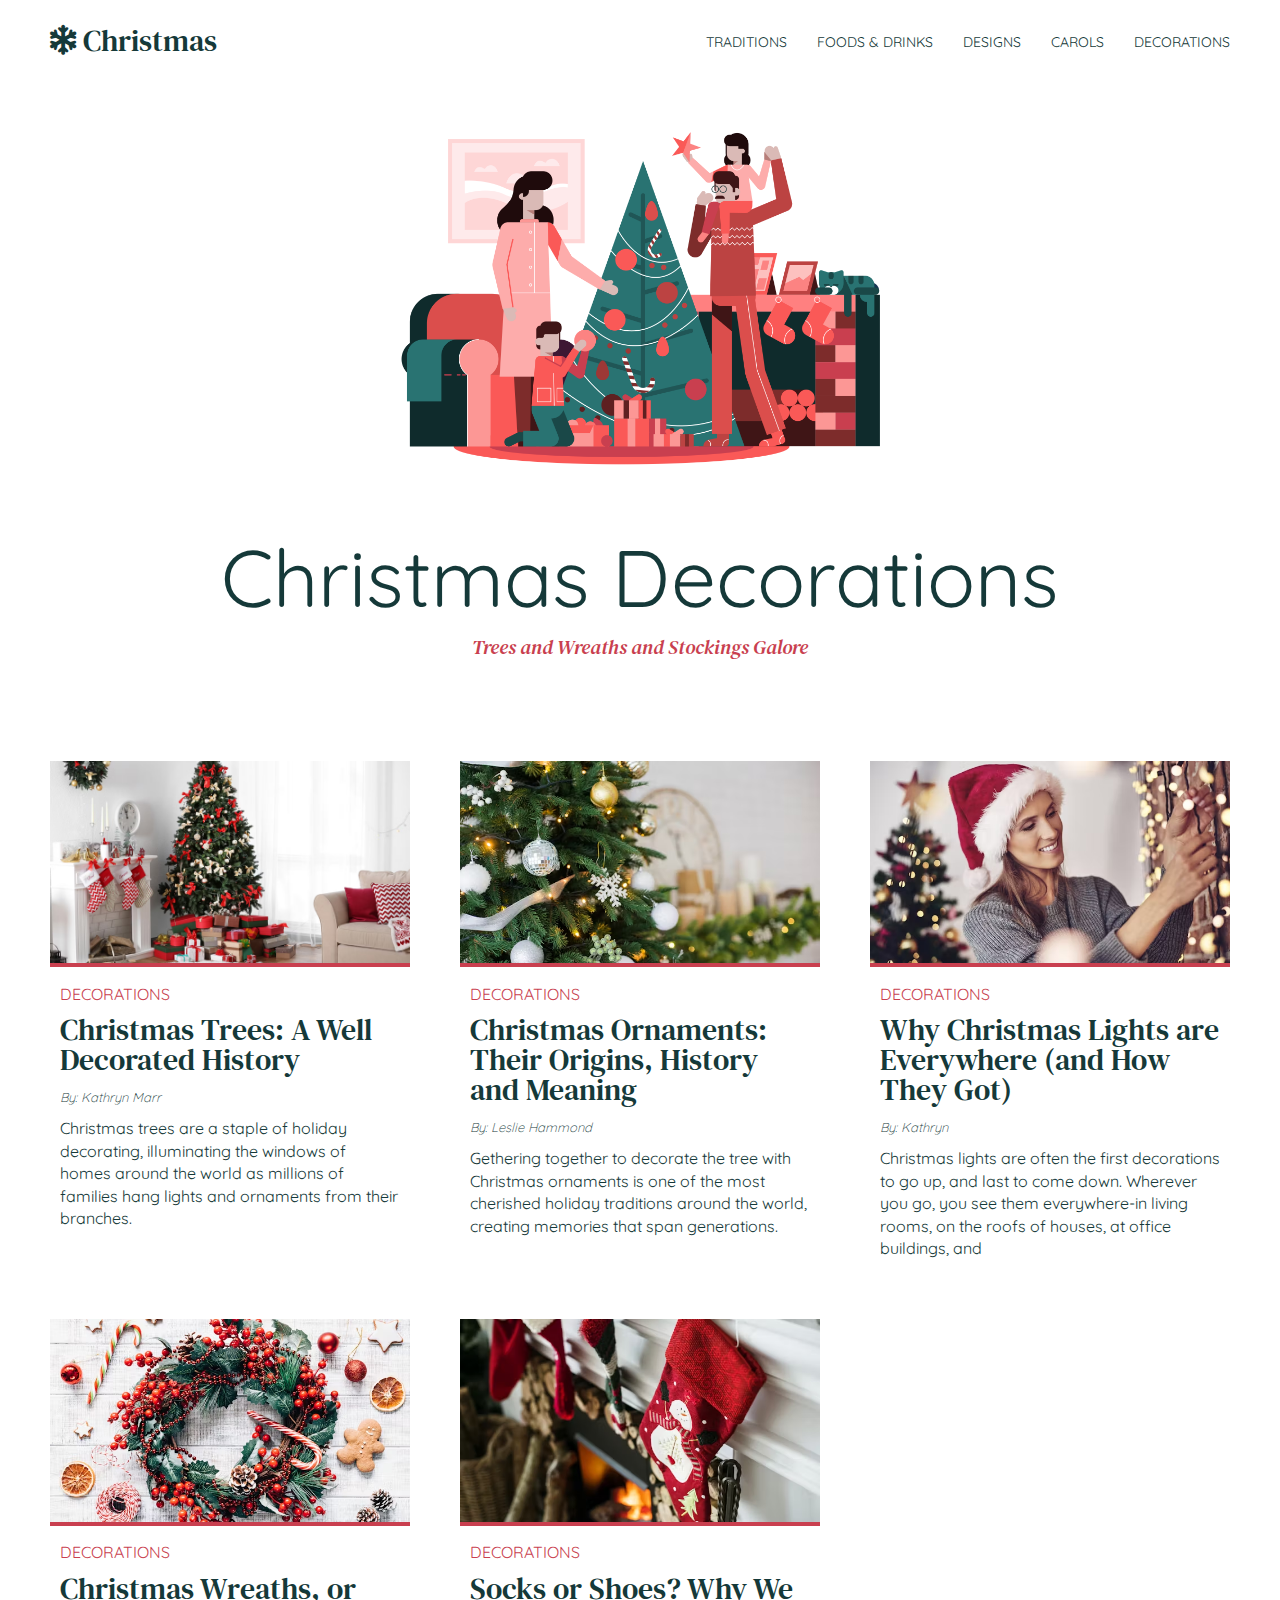
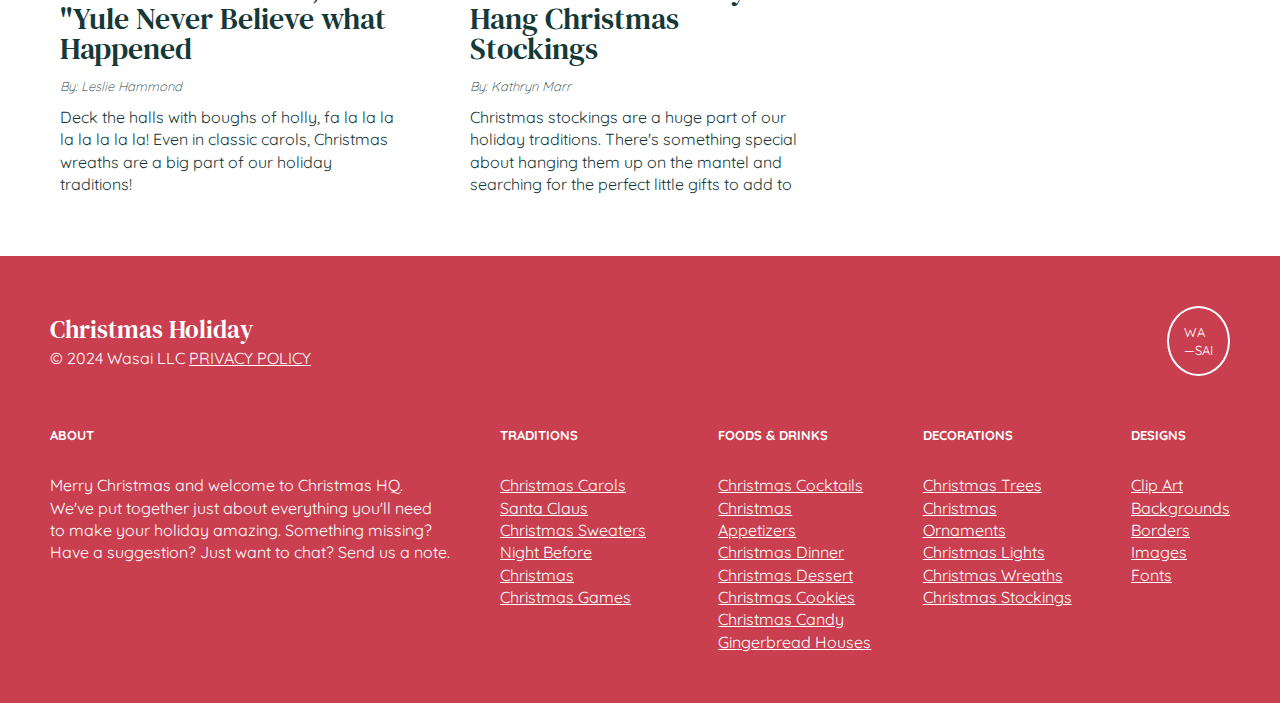
==== decor.html @ 4fa8f2dd "first commit" ====
<!DOCTYPE html>
<html lang="en">
  <head>
    <meta charset="UTF-8" />
    <meta name="viewport" content="width=device-width, initial-scale=1.0" />
    <title>Christmas Holiday</title>
    <link rel="icon" href="./IMG/logo.jpg" />
    <link rel="stylesheet" href="style.css" />
    <link
      rel="stylesheet"
      href="https://cdnjs.cloudflare.com/ajax/libs/font-awesome/6.7.1/css/all.min.css"
    />
  </head>
  <body>
    <!-- HEADER -->
    <header class="header">
      <div class="container">
        <div class="header__wrapper">
          <div class="header__logo">
            <a href="./index.html"
              ><i class="fa-solid fa-snowflake"></i> Christmas</a
            >
          </div>
          <ul class="header__nav">
            <li><a href="./tradition.html">Traditions</a></li>
            <li><a href="./foods&drinks.html">Foods & Drinks</a></li>
            <li><a href="./design.html" class="active">Designs</a></li>
            <li><a href="./carols.html">Carols</a></li>
            <li><a href="./decor.html">Decorations</a></li>
          </ul>
          <div class="toggle__menu">
            <span></span>
            <span></span>
            <span></span>
          </div>
        </div>
      </div>
    </header>

    <!-- BANNER -->
    <section class="decorBanner">
        <div class="container">
            <div class="decorBanner__wrapper">
                <img src="./IMG/christmas-decorations.png" alt="">
                <h1>Christmas Decorations</h1>
                <h2>
                    Trees and Wreaths and Stockings Galore
                </h2>
            </div>
        </div>
      </section>

    <!-- DECORATIONS -->
     <section class="cards">
      <div class="container">
        <div class="card__wrapper">
              <div class="cards">
                <img src="./IMG/christmas-trees.avif" alt="" />
                <div class="card__details">
                  <span>DECORATIONS</span>
                  <h3>
                    Christmas Trees: A Well Decorated History
                  </h3>
                  <small>By: Kathryn Marr</small>
                  <p>
                    Christmas trees are a staple of holiday decorating,
                    illuminating the windows of homes around the
                    world as millions of families hang lights and
                    ornaments from their branches.
                  </p>
                </div>
              </div>
              <div class="cards">
                <img src="./IMG/christmas-ornaments.avif" alt="" />
                <div class="card__details">
                  <span>DECORATIONS</span>
                  <h3>
                    Christmas Ornaments: Their Origins, History and Meaning
                  </h3>
                  <small>By: Leslie Hammond</small>
                  <p>
                    Gethering together to decorate the tree with
                    Christmas ornaments is one of the most cherished
                    holiday traditions around the world, creating
                    memories that span generations.
                  </p>
                </div>
              </div>
              <div class="cards">
                <img src="./IMG/christmas-lights.avif" alt="" />
                <div class="card__details">
                  <span>DECORATIONS</span>
                  <h3>
                    Why Christmas Lights are Everywhere (and How They Got)
                  </h3>
                  <small>By: Kathryn</small>
                  <p>
                    Christmas lights are often the first decorations to
                    go up, and last to come down. Wherever you go,
                    you see them everywhere-in living rooms, on the
                    roofs of houses, at office buildings, and
                  </p>
                </div>
              </div>
              <div class="cards">
                <img src="./IMG/christmas-wreaths.avif" alt="" />
                <div class="card__details">
                  <span>DECORATIONS</span>
                  <h3>
                    Christmas Wreaths, or "Yule Never Believe what Happened
                  </h3>
                  <small>By: Leslie Hammond</small>
                  <p>
                    Deck the halls with boughs of holly, fa la la la la la
                    la la la! Even in classic carols, Christmas wreaths
                    are a big part of our holiday traditions!
                  </p>
                </div>
              </div>
              <div class="cards">
                <img src="./IMG/christmas-stockings.avif" alt="" />
                <div class="card__details">
                  <span>DECORATIONS</span>
                  <h3>
                    Socks or Shoes? Why We Hang Christmas Stockings
                  </h3>
                  <small>By: Kathryn Marr</small>
                  <p>
                    Christmas stockings are a huge part of our holiday
                    traditions. There's something special about
                    hanging them up on the mantel and searching for
                    the perfect little gifts to add to
                  </p>
                </div>
              </div>
            </div>
          </div>
        </div>
      </div>
    </section>

    <!-- FOOTER -->
    <footer class="footer">
      <div class="container">
        <div class="footer__wrapper">
          <div class="footer__top">
            <ul>
              <li><h4>Christmas Holiday</h4></li>
              <li>© 2024 Wasai LLC <span>Privacy Policy</span></li>
            </ul>
            <p>
              WA <br />
              —SAI
            </p>
          </div>
          <div class="footer__links">
            <ul>
              <li><small>ABOUT</small></li>
              <li>
                <p>
                  Merry Christmas and welcome to Christmas HQ. We've put
                  together just about everything you'll need to make your
                  holiday amazing. Something missing? Have a suggestion? Just
                  want to chat? Send us a note.
                </p>
              </li>
            </ul>
            <div class="footer__links--a">
              <ul>
                <li><small>TRADITIONS</small></li>
                <li><a href="">Christmas Carols</a></li>
                <li><a href="">Santa Claus</a></li>
                <li><a href="">Christmas Sweaters</a></li>
                <li><a href="">Night Before Christmas</a></li>
                <li><a href="">Christmas Games</a></li>
              </ul>
              <ul>
                <li><small>FOODS & DRINKS</small></li>
                <li><a href="">Christmas Cocktails</a></li>
                <li><a href="">Christmas Appetizers</a></li>
                <li><a href="">Christmas Dinner</a></li>
                <li><a href="">Christmas Dessert</a></li>
                <li><a href="">Christmas Cookies</a></li>
                <li><a href="">Christmas Candy</a></li>
                <li><a href="">Gingerbread Houses</a></li>
              </ul>
            </div>
            <div class="footer__links--b">
              <ul>
                <li><small>DECORATIONS</small></li>
                <li><a href="">Christmas Trees</a></li>
                <li><a href="">Christmas Ornaments</a></li>
                <li><a href="">Christmas Lights</a></li>
                <li><a href="">Christmas Wreaths</a></li>
                <li><a href="">Christmas Stockings</a></li>
              </ul>
              <ul>
                <li><small>DESIGNS</small></li>
                <li><a href="">Clip Art</a></li>
                <li><a href="">Backgrounds</a></li>
                <li><a href="">Borders</a></li>
                <li><a href="">Images</a></li>
                <li><a href="">Fonts</a></li>
              </ul>
            </div>
          </div>
        </div>
      </div>
    </footer>

    <script src="./toggle__menu.js"></script>
  </body>
</html>
---- style.css ----
@import url("https://fonts.googleapis.com/css2?family=DM+Serif+Text:ital@0;1&family=Quicksand:wght@300..700&display=swap");

:root {
  --clr-primary: #153939;
  --clr-secondary: #c93f4f;
  --clr-dark: #2b2b2b;
  --clr-light: #fff;
  --font-primary: "Quicksand", sans-serif;
  --font-secondary: "DM Serif Text", sans-serif;
}

* {
  -webkit-box-sizing: border-box;
  -moz-box-sizing: border-box;
  box-sizing: border-box;
}
*:before,
*:after {
  -webkit-box-sizing: border-box;
  -moz-box-sizing: border-box;
  box-sizing: border-box;
}
html,
body,
div,
span,
applet,
object,
iframe,
h1,
h2,
h3,
h4,
h5,
h6,
p,
blockquote,
pre,
a,
abbr,
acronym,
address,
big,
cite,
code,
del,
dfn,
em,
font,
ins,
kbd,
q,
s,
samp,
small,
strike,
strong,
sub,
sup,
tt,
var,
dl,
dt,
dd,
ol,
ul,
li,
fieldset,
form,
label,
legend,
table,
caption,
tbody,
tfoot,
thead,
tr,
th,
td {
  border: 0;
  font-family: inherit;
  font-size: 100%;
  font-style: inherit;
  font-weight: inherit;
  margin: 0;
  outline: 0;
  padding: 0;
  vertical-align: baseline;
  scroll-behavior: smooth;
  list-style: none;
}
html {
  font-size: 62.5%;
  height: 100%;
}
body {
  color: var(--clr-dark);
  font-family: var(--font-primary);
  font-size: 1.6rem;
  overflow-x: hidden;
  line-height: 1.4;
}
table {
  border-collapse: collapse;
  border-spacing: 0;
}
article,
aside,
footer,
header,
nav,
section,
time {
  display: block;
}
a {
  text-decoration: none;
}
img {
  max-width: 100%;
}
.container {
  width: 100%;
  max-width: 140rem;
  margin: 0 auto;
  padding: 0 5rem;
}

/* HEADER */
.header {
  padding: 2rem 0;
  box-shadow: rgba(0, 0, 0, 0.24) 0px 3px 8px;
  background-color: var(--clr-light);
}
.header__wrapper {
  display: flex;
  justify-content: space-between;
  align-items: center;
}
.header__logo a {
  font-size: 3rem;
  font-family: var(--font-secondary);
  color: var(--clr-primary);
}
.header__nav {
  display: flex;
  gap: 3rem;
  text-transform: uppercase;
}
.header__nav li a {
  color: var(--clr-primary);
  font-size: 1.4rem;
  position: relative;
}
.header__nav li a::after {
  position: absolute;
  content: " ";
  width: 0;
  height: 3px;
  background-color: var(--clr-secondary);
  left: 0;
  bottom: -1rem;
  transition: all 0.3s ease;
}
.header__nav li a:hover::after,
.header__nav li a:active::after {
  width: 100%;
}

/* HEADER MOBILE */
.header .toggle__menu span {
  background-color: var(--clr-primary);
  width: 3rem;
  height: 0.3rem;
  display: block;
  border: 2px solid var(--clr-primary);
  border-radius: 1rem;
  transition: all 0.5s ease;
}
.header .toggle__menu {
  display: none;
}
@media screen and (max-width: 520px) {
  .header .toggle__menu {
    display: flex;  
    flex-direction: column;
    gap: 0.5rem;
  }
  .header {
    position: fixed;
    width: 100%;
    background-color: var(--clr-light);
    z-index: 99;
  }
  .header__nav {
    position: fixed;
    flex-direction: column;
    background-color: var(--clr-light);
    top: 0;
    text-align: center;
    justify-content: center;
    align-items: center;
    width: 100%;
    height: 100vh;
    margin-top: 22rem;
    transform: translateY(-14rem);
    z-index: 99;
    right: -100%;
    transform: all 0.5s ease;
  }
  .header__nav.open {
    right: 0;
  }
  .header__img {
    width: 10rem;
  }
  .header__nav li a {
    font-size: 2rem;
  }
  .header__nav li a:after {
    background-color: unset;
  }
  .header__nav li a:hover, 
  .header__nav li a.active {
    color: var(--clr-secondary);
  }
  .toggle__menu.open span:first-child {
    transform: translate(0, 6px) rotate(225deg);
    transition: all 0.5s ease;
  }
  .toggle__menu.open span:nth-child(2) {
    opacity: 0;
    transition: all 0.5s ease;
  }
  .toggle__menu.open span:last-child {
    transform: translate(0, -11px) rotate(-225deg);
    transition: all 0.5s ease;
  }
}

/* HOME BANNER */
.homeBanner {
  padding-top: 7rem;
  background-color: var(--clr-primary);
  height: 72rem;
}
.homeBanner__wrapper h1 {
  font-family: var(--font-secondary);
  color: var(--clr-light);
  font-size: 8rem;
  text-align: center;
  margin-bottom: 5rem;
}
.homeBanner__wrapper p {
  max-width: 60rem;
  color: var(--clr-light);
  margin: 0 auto;
  text-align: center;
}
.homeBanner img {
  margin: 10rem 0;
  width: 100%;
}

/* HOME BANNER MOBILE */
@media screen and (max-width: 520px) {
  .homeBanner {
   padding-top: 10rem;
   height: 50rem;
  }
  .homeBanner h1 {
   font-size: 3rem;
  }
  .homeBanner img {
   margin-top: 10rem;
   margin-bottom: 0;
  }
  .homeBanner p {
    max-width: 40rem;
  }
}

/* HOME HOLIDAY */
.homeHoliday {
  padding-top: 5rem;
  margin-top: 10rem;
}
.homeHoliday__wrapper {
  display: grid;
  grid-template-columns: 2.5fr 1fr;
  gap: 5rem;
}
.homeHoliday__left {
  border-right: 1px solid rgba(18, 17, 17, 0.1);
  padding-right: 5rem;
}
.homeHoliday__left small {
  color: var(--clr-secondary);
  font-size: 1.4rem;
  font-weight: 500;
}
.homeHoliday__left h2 {
  font-size: 5rem;
  font-family: var(--font-secondary);
  color: var(--clr-primary);
  line-height: 5rem;
  max-width: 50rem;
  padding: 1.3rem 0;
}
.homeHoliday__cards {
  padding: 5rem 0;
  display: grid;
  grid-template-columns: 1fr 1fr;
  gap: 3rem;
}
.homeHoliday__right {
  margin-top: 70rem;
}
.homeHoliday__right h4 {
  font-size: 2.5rem;
  margin-bottom: 2rem;
  color: var(--clr-primary);
}

/* HOME HOLIDAY MOBILE */
@media screen and (max-width: 520px) {
  .homeHoliday__left h2 {
    font-size: 3rem;
    line-height: 4rem;
}
  .homeHoliday__cards {
    grid-template-columns: 1fr;
    gap: 3rem;
  }
  .homeHoliday__wrapper {
    grid-template-columns: 1fr;
    gap: unset;
  }
  .homeHoliday__left {
    border-right: unset;
    padding-right: unset;
  }
  .homeHoliday__right,
  .homeHoliday {
    margin-top: unset;
  }
}


/* HOME DESIGN */
.homeDesign {
  padding: 5rem 0;
  margin-bottom: 10rem;
}
.homeDesign__wrapper {
  background-color: var(--clr-secondary);
  color: var(--clr-light);
  height: 68rem;
  padding: 5rem 7rem;
  text-align: center;
  position: relative;
}
.homeDesign__details small {
  font-size: 1.3rem;
}
.homeDesign__details h2 {
  font-size: 5rem;
  font-family: var(--font-secondary);
  margin-bottom: 3rem;
}
.homeDesign__details p {
  max-width: 60rem;
  margin: 0 auto;
}
.homeDesign__img {
  margin-bottom: 8.1rem;
}
.homeDesign__img img:first-child {
  position: absolute;
  left: 10rem;
  top: 7rem;
  width: 25rem;
}
.homeDesign__img img:last-child {
  position: absolute;
  right: 10rem;
  top: 7rem;
  width: 25rem;
}
.homeDesign__content {
  border-top: 4px solid var(--clr-secondary);
  background-color: var(--clr-light);
  box-shadow: rgba(149, 157, 165, 0.2) 0px 8px 24px;
  display: flex;
}
.homeDesign__card {
  display: flex;
  flex-direction: column;
  gap: 2rem;
  color: var(--clr-dark);
  padding: 3rem 2rem;
  text-align: left;
  border-right: 1px solid rgba(18, 17, 17, 0.1);
}
.homeDesign__card h4 {
  font-family: var(--font-secondary);
  font-size: 2.5rem;
}
.homeDesign__card small {
  font-size: 1.3rem;
}

/* HOME DESIGN MOBILE */
@media screen and (max-width: 520px) {
  .homeDesign__img {
    display: none;
  }
  .homeDesign__content {
    margin-top: 5rem;
    flex-direction: column;
    background-color: unset;
    box-shadow: unset;
  }
  .homeDesign__wrapper {
    height: 100%;
  }
  .homeDesign__card {
    background-color: var(--clr-light);
    margin-bottom: 2rem;
    box-shadow: rgba(149, 157, 165, 0.2) 0px 8px 24px;
  }
  .homeDesign__details h2 {
    font-size: 3rem;
  }
}

/* HOME TRADITION */
.homeTradition {
  padding: 5rem 0;
}
.homeTradition__wrapper {
  display: grid;
  grid-template-columns: 2.5fr 1.3fr;
  gap: 5rem;
}
.homeTradition__item {
  display: flex;
  align-items: center;
  gap: 3rem;
  margin-bottom: 3.5rem;
}
.homeTradition__item img {
  width: 35rem;
}
.homeTradition__item span {
  color: var(--clr-secondary);
  font-size: 1.4rem;
  font-weight: 500;
}
.homeTradition__item h4 {
  font-size: 2.5rem;
  font-family: var(--font-secondary);
  line-height: 3rem;
  color: var(--clr-primary);
}
.homeTradition__item small {
  font-size: 1.3rem;
  font-style: italic;
  font-weight: 200;
  color: var(--clr-primary);
}
.homeTradition__item p {
  margin-top: 1rem;
  color: var(--clr-primary);
}
.homeTradition__item--title {
  margin-bottom: 2rem;
}
.homeTradition__mail {
  border-image: url(./IMG/border.png) 5 fill;
  height: 67rem;
  display: flex;
  flex-direction: column;
  align-items: center;
  justify-content: center;
}
.homeTradition__mail small {
  color: var(--clr-primary);
  font-family: var(--font-secondary);
  font-size: 1.3rem;
}
.homeTradition__mail h2 {
  color: var(--clr-primary);
  font-family: var(--font-secondary);
  font-size: 5rem;
  margin: 1rem 0;
}
.homeTradition__mail--info {
  display: flex;
  flex-direction: column;
  gap: 1rem;
  padding: 2rem 0;
}
.homeTradition__mail--info input {
  padding: 1rem 2rem;
  outline-color: var(--clr-primary);
}
.homeTradition__mail--info input::placeholder {
  color: var(--clr-primary);
}
.homeTradition__flakes {
  color: var(--clr-primary);
  position: relative;
}
.flakes-1 {
  position: absolute;
  font-size: 5rem;
  left: 16rem;
  top: 30rem;
  clip-path: rect(10px 19px 90% 0%);
}
.flakes-2 {
  position: absolute;
  font-size: 5rem;
  bottom: 13.2rem;
  right: 12rem;
  clip-path: rect(30px 50px 90% 0%);
}
.flakes-3 {
  position: absolute;
  font-size: 3rem;
  top: 25rem;
  right: 10rem;
}
.flakes-4 {
  position: absolute;
  font-size: 3rem;
  bottom: 10rem;
  left: 10rem;
}
.flakes-5 {
  position: absolute;
  font-size: 2rem;
  bottom: 5rem;
  right: 10rem;
}

/* HOME TRADITION MOBILE */
@media screen and (max-width: 520px) {
  .homeTradition__wrapper {
    grid-template-columns: 1fr;
  }
  .homeTradition__item {
    flex-direction: column;
  }
  .homeTradition__item img {
    width: 100%;
  }
  .flakes-1 {
    left: 14rem;
  }
}

/* HOME CAROLS */
.homeCarols {
  padding: 5rem 0;
  margin-bottom: 10rem;
}
.homeCarols__wrapper {
  background-color: var(--clr-secondary);
  color: var(--clr-light);
  height: 55rem;
  padding: 5rem 7rem;
  text-align: center;
  position: relative;
}
.homeCarols__details small {
  font-size: 1.3rem;
}
.homeCarols__details h2 {
  font-size: 5rem;
  font-family: var(--font-secondary);
  margin-bottom: 3rem;
}
.homeCarols__details p {
  max-width: 60rem;
  margin: 0 auto;
}
.homeCarols__img {
  margin-bottom: 8.1rem;
}
.homeCarols__img img:first-child {
  position: absolute;
  left: 10rem;
  top: 7rem;
  width: 25rem;
}
.homeCarols__img img:last-child {
  position: absolute;
  right: 10rem;
  top: 7rem;
  width: 25rem;
}
.homeCarols__content {
  border-top: 4px solid var(--clr-secondary);
  background-color: var(--clr-light);
  box-shadow: rgba(149, 157, 165, 0.2) 0px 8px 24px;
  display: flex;
}
.homeCarols__item {
  padding: 2rem 3rem;
  border-right: 1px solid rgba(18, 17, 17, 0.1);
}
.homeCarols__item:last-child {
  border-right: none;
}
.homeCarols__item ul {
  color: var(--clr-primary);
  display: flex;
  align-items: center;
  text-align: left;
  gap: 1rem;
  margin-bottom: 3rem;
}
.homeCarols__item ul:last-child{
  margin-bottom: 0;
}
.homeCarols__item span {
  padding: 0.7rem 1.3rem;
  letter-spacing: -0.1rem;
  background-color: var(--clr-secondary);
  color: var(--clr-light);
  border-radius: 100%;
}
.homeCarols__item p {
  font-family: var(--font-secondary);
  color: var(--clr-primary);
  line-height: 1.5rem;
}
.homeCarols__item small {
  color: var(--clr-primary);
  font-size: 1.2rem;
}

/* HOME CAROLS MOBILE */
@media screen and (max-width: 520px) {
  .homeCarols__img {
    display: none;
  }
  .homeCarols__details h2 {
    font-size: 3rem;
  }
  .homeCarols__content {
    margin-top: 5rem;
    flex-direction: column;
    background-color: unset;
    box-shadow: unset;
  }
  .homeCarols__wrapper {
    height: 100%;
  }
  .homeCarols__item {
    border-right: unset;
    background-color: var(--clr-light);
    margin-bottom: 2rem;
  }
  .homeCarols {
    margin-bottom: unset;
  }
}

/* HOME DECORATIONS */
.homeDecorations {
  padding-top: 5rem;
  margin-top: 10rem;
}
.homeDecorations__wrapper {
  display: grid;
  grid-template-columns: 2.5fr 1fr;
  gap: 5rem;
}
.homeDecorations__left {
  border-right: 1px solid rgba(18, 17, 17, 0.1);
  padding-right: 5rem;
}
.homeDecorations__left small {
  color: var(--clr-secondary);
  font-size: 1.4rem;
  font-weight: 500;
}
.homeDecorations__left h2 {
  font-size: 3rem;
  font-family: var(--font-secondary);
  color: var(--clr-primary);
  line-height: 3rem;
  max-width: 70rem;
  padding: 1.3rem 0;
}
.homeDecorations__cards {
  padding: 5rem 0;
  display: grid;
  grid-template-columns: 1fr 1fr;
  gap: 3rem;
}
.homeDecorations__right {
  margin-top: 0rem;
}
.homeDecorations__right h3 {
  font-size: 2.5rem;
  margin-bottom: 2rem;
  color: var(--clr-primary);
}
.homeDecorations__right h4 {
  font-size: 1.7rem;
  font-family: var(--font-secondary);
  margin-bottom: rem;
  color: var(--clr-dark);
}

/* HOME DECORATIONS MOBILE */
@media screen and (max-width: 520px) {
 .homeDecorations__left h2 {
   font-size: 3rem;
   line-height: 3rem;
  }
  .homeDecorations__cards {
   grid-template-columns: 1fr;
   gap: 3rem;
  }
  .homeDecorations__wrapper {
   grid-template-columns: 1fr;
   gap: unset;
  }
  .homeDecorations__left {
    border-right: unset;
    padding-right: unset;
  }
  .homeDecorations {
    margin-top: unset;
  }
}

/* FOOTER */
.footer {
  padding: 5rem 0;
  background-color: var(--clr-secondary);
  color: var(--clr-light);
}
.footer__top {
  display: flex;
  justify-content: space-between;
  align-items: center;
  margin-bottom: 5rem;
}
.footer__top h4 {
  font-size: 2.5rem;
  font-family: var(--font-secondary);
}
.footer__top p {
  border: 2px solid var(--clr-light);
  padding: 1.5rem;
  border-radius: 50%;
  font-size: 1.3rem;
}
.footer__top span {
  text-decoration: underline;
  text-transform: uppercase;
}
.footer__links {
  display: flex;
  gap: 5rem;
}
.footer__links ul:first-child {
  max-width: 40rem;
}
.footer__links ul li:first-child {
  margin-bottom: 3rem;
  font-size: 1.3rem;
  font-weight: 700;
}
.footer__links--a ul li a,
.footer__links--b ul li a {
  text-decoration: underline;
  color: var(--clr-light);
}
.footer__links--a,
.footer__links--b {
  display: flex;
  gap: 5rem;
}

/* FOOTER MOBILE */
@media screen and (max-width: 520px) {
  .footer__links {
    flex-direction: column;
    justify-content: center;
  }
}

/* DESIGN BANNER */
.designBanner {
  padding: 5rem 0;
}
.designBanner__wrapper {
  display: flex;
  flex-direction: column;
  align-items: center;
  justify-content: center;
}
.designBanner h1 {
  font-size: 8rem;
  color: var(--clr-primary);
  letter-spacing: -0.5rem;
}
.designBanner h5 {
  color: var(--clr-secondary);
  font-style: italic;
  font-weight: 200;
  font-size: 2rem;
  font-family: var(--font-secondary);
  max-width: 48rem;
  text-align: center;
}

/* DESIGN ART */
.art {
  padding: 5rem 0;
}
.art h2 {
  font-family: var(--font-secondary);
  font-size: 5rem;
  text-align: center;
}
.art__title {
  padding-top: 5rem;
  display: flex;
  justify-content: center;
  color: var(--clr-light);
}
.art__wrapper {
  background-color: var(--clr-secondary);
  height: 60rem;
  margin-bottom: 10rem;
}
.grid {
  box-shadow: rgba(14, 30, 37, 0.12) 0px 2px 4px 0px,
    rgba(14, 30, 37, 0.32) 0px 2px 16px 0px;
    background-color: var(--clr-light);
    display: flex;
    flex-direction: column;
    align-items: start;
    transition: all 0.5s ease;
    z-index: 1;
}
.grid:hover {
  transform: translateY(-2rem);
  transition: all 0.5s ease;
}
.grid img {
  display: block;
  width: 100%;
  height: 100%;
  z-index: 99;
  transition: all 0.5s ease;
  object-fit: cover;
  overflow: hidden;
  border-bottom: 4px solid var(--clr-secondary);
}
.grid__text {
  padding: 1rem;
  background-color: var(--clr-light);
}
.grid__text h5 {
  font-family: var(--font-secondary);
  font-size: 2rem;
  color: var(--clr-primary);
}
.grid__text a {
  font-size: 1.2rem;
  color: var(--clr-secondary);
}
.art--a {
  grid-area: a;
}
.art--b {
  grid-area: b;
}
.art--c {
  grid-area: c;
}
.art--d {
  grid-area: d;
}
.art--e {
  grid-area: e;
}
.art--f {
  grid-area: f;
}
.art--g {
  grid-area: g;
}
.art__content {
  padding: 5rem;
  display: grid;
  grid-template-areas: 
  "a c e e f"
  "b d e e g";
  gap: 3rem;
  place-content: center;
}
.art--e h2 {
  font-family: var(--font-secondary);
  color: var(--clr-primary);
  font-size: 5rem;
  text-align: left;
  line-height: 7rem;
}
.art--e > .grid__text {
  padding: 2rem;
}
.art--g {
  display: flex;
  flex-direction: column;
  justify-content: center;
  align-items: center;
  color: var(--clr-secondary);
  background-color: var(--clr-light);
}
.art--g:hover {
  color: var(--clr-light);
  background-color: var(--clr-secondary);
}
.art--g h3 {
  font-size: 3rem;
  font-family: var(--font-secondary);
}

/* DESIGN ART - MOBILE */
@media screen and (max-width:520px) {
  .desgnBanner {
    padding-top: 10rem;
  }
  .designBanner h1 {
    font-size: 4rem;
    margin-bottom: 1rem;
    letter-spacing: unset;
  }
  .art {
    padding: 2.5rem 0;
  }
  .art__wrapper {
    height: 100%;
    margin-bottom: unset;
  }
  .art__content {
    grid-template-areas: "a" "b" "c" "d" "e" "f" "g";
  }
  .art--e h2 {
    font-size: 2rem;
    line-height: unset;
  }
  .art--e > .grid__text {
    padding: 1rem;
  }
  .grid:hover {
    transform: unset;
  }
}

/* TRADITION */
.traditionBanner {
  padding-top: 0rem;
  background-color: var(--clr-light);
  margin-bottom: 10rem;
}
.traditionBanner__wrapper h1 {
  font-family: var(--font-primary);
  color: var(--clr-primary);
  font-size: 8rem;
  text-align: center;
  margin-bottom: 0rem;
}
.traditionBanner__wrapper h2 {
  font-family: var(--font-secondary);
  color: var(--clr-secondary);
  font-size: 2rem;
  text-align: center;
  margin-bottom: 5rem;
  font-style: italic;
}
.traditionBanner__wrapper {
  max-width: 100rem;
  color: var(--clr-light);
  margin: 0 auto;
  text-align: center;
}
.traditionBanner img {
  margin: 5rem 0;
  width: 50%;
}
.card__wrapper {
 display: grid;
 grid-template-columns: 1fr 1fr 1fr;
 gap: 5rem;
 margin-bottom: 5rem;
}

/* TRADITION - MOBILE */
@media screen and (max-width:520px) {
  .traditionBanner img {
    margin-top: 10rem;
    width: 100%
  }
  .traditionBanner__wrapper h1 {
  font-size: 4rem;
  }
  .traditionBanner__wrapper h2 {
    font-size: 2rem;
  }
   .card__wrapper {
    grid-template-columns: 1fr;
    gap: unset;
  }
   .card__wrapper p {
   margin-bottom: 5rem;
  }
}

/* CAROLS */
.carolsBanner {
  padding-top: 0rem;
  background-color: var(--clr-light);
  margin-bottom: 10rem;
}
.carolsBanner__wrapper h1 {
  font-family: var(--font-primary);
  color: var(--clr-primary);
  font-size: 8rem;
  text-align: center;
  margin-bottom: 0rem;
}
.carolsBanner__wrapper h2 {
  font-family: var(--font-secondary);
  color: var(--clr-secondary);
  font-size: 2rem;
  text-align: center;
  margin-bottom: 5rem;
  font-style: italic;
}
.carolsBanner__wrapper {
  max-width: 100rem;
  color: var(--clr-light);
  margin: 0 auto;
  text-align: center;
}
.carolsBanner img {
  margin: 5rem 0;
  width: 50%;
}
.carols__wrapper {
 display: grid;
 grid-template-columns: 1fr 1fr 1fr;
 gap: 5rem;
 margin-bottom: 5rem;
}

/* CAROLS - MOBILE */
@media screen and (max-width:520px) {
  .carolsBanner img {
    margin-top: 10rem;
    width: 100%
  }
  .carolsBanner__wrapper h1 {
  font-size: 4rem;
  }
  .carolsBanner__wrapper h2 {
    font-size: 2rem;
  }
  .carols__wrapper {
    grid-template-columns: 1fr;
    gap: unset;
  }
  .carols__wrapper p {
   margin-bottom: 5rem;
  }
}

/* FOODS & DRINKS */
.foodsanddrinksBanner {
  padding-top: 0rem;
  background-color: var(--clr-light);
  margin-bottom: 10rem;
}
.foodsanddrinksBanner__wrapper h1 {
  font-family: var(--font-primary);
  color: var(--clr-primary);
  font-size: 8rem;
  text-align: center;
  margin-bottom: 0rem;
}
.foodsanddrinksBanner__wrapper h2 {
  font-family: var(--font-secondary);
  color: var(--clr-secondary);
  font-size: 2rem;
  text-align: center;
  margin-bottom: 5rem;
  font-style: italic;
}
.foodsanddrinksBanner__wrapper {
  max-width: 100rem;
  color: var(--clr-light);
  margin: 0 auto;
  text-align: center;
}
.foodsanddrinksBanner img {
  margin: 5rem 0;
  width: 50%;
}
.card__wrapper {
 display: grid;
 grid-template-columns: 1fr 1fr 1fr;
 gap: 5rem;
 margin-bottom: 5rem;
}

/* FOODS & DRINKS - MOBILE */
@media screen and (max-width:520px) {
  .foodsanddrinksBanner img {
    margin-top: 10rem;
    width: 100%
  }
  .foodsanddrinksBanner__wrapper h1 {
  font-size: 4rem;
  }
  .foodsanddrinksBanner__wrapper h2 {
    font-size: 2rem;
  }
  .card__wrapper {
    grid-template-columns: 1fr;
    gap: unset;
  }
  .card__wrapper p {
   margin-bottom: 5rem;
  }
}

/* DECORATIONS */
.decorBanner {
  padding-top: 0rem;
  background-color: var(--clr-light);
  margin-bottom: 10rem;
}
.decorBanner__wrapper h1 {
  font-family: var(--font-primary);
  color: var(--clr-primary);
  font-size: 8rem;
  text-align: center;
  margin-bottom: 0rem;
}
.decorBanner__wrapper h2 {
  font-family: var(--font-secondary);
  color: var(--clr-secondary);
  font-size: 2rem;
  text-align: center;
  margin-bottom: 5rem;
  font-style: italic;
}
.decorBanner__wrapper {
  max-width: 100rem;
  color: var(--clr-light);
  margin: 0 auto;
  text-align: center;
}
.decorBanner img {
  margin: 5rem 0;
  width: 50%;
}
.card__wrapper {
 display: grid;
 grid-template-columns: 1fr 1fr 1fr;
 gap: 5rem;
 margin-bottom: 5rem;
}
.cards img {
  border-bottom: 4px solid var(--clr-secondary);
}

/* DECOR - MOBILE */
@media screen and (max-width:520px) {
  .decorBanner img {
    margin-top: 10rem;
    width: 100%
  }
  .decorBanner__wrapper h1 {
  font-size: 5rem;
  }
  .decorBanner__wrapper h2 {
    font-size: 2rem;
  }
  .card__wrapper {
    grid-template-columns: 1fr;
    gap: unset;
  }
  .card__wrapper p {
   margin-bottom: 5rem;
  }
}


/* REPEATABLE PATTERNS */
.btn {
  background-color: transparent;
  color: transparent;
}
.btn.bg--red {
  padding: 1rem 3rem;
  background-color: var(--clr-secondary);
  font-size: 1.2rem;
  text-align: center;
  color: var(--clr-light);
  transition: all 0.5s ease-in-out;
  transition-delay: 0.5s;
}
.btn.bgn--red:hover span {
  position: relative;
  left: 0.5rem;
  transition: all 0.5s ease-in-out;
  transition-delay: 0.5s;
}
.btn.bg--green {
  padding: 1rem 1.5rem;
  background-color: var(--clr-primary);
  font-size: 1.2rem;
  color: var(--clr-light);
  transition: all 0.5s ease-in-out;
  transition-delay: 0.5s;
}

p > span {
  text-decoration: underline;
}
/* card */
.card img {
  border-bottom: 4px solid var(--clr-secondary);
}
.card__details {
  padding: 1rem;
}
.card__details span {
  color: var(--clr-secondary);
}
.card__details h3 {
  font-size: 3rem;
  line-height: 3rem;
  font-family: var(--font-secondary);
  color: var(--clr-primary);
  padding: 1rem 0;
}
.card__details small {
  font-size: 1.3rem;
  font-style: italic;
  font-weight: 200;
  color: var(--clr-primary);
}
.card__details p {
  color: var(--clr-primary);
  margin-top: 1rem;
}
/* ITEM */
.item {
  display: flex;
  align-items: center;
  gap: 3rem;
  margin-bottom: 2rem;
}
.item img {
  width: 10rem;
  height: 10rem;
  object-fit: cover;
}
.item__details h5 {
  font: 2rem;
  font-family: var(--font-secondary);
  line-height: 2rem;
  margin-bottom: 0.5rem;
}
.item__details small {
  font-size: 1.3rem;
  font-style: italic;
  font-weight: 200;
  color: var(--clr-primary);
}
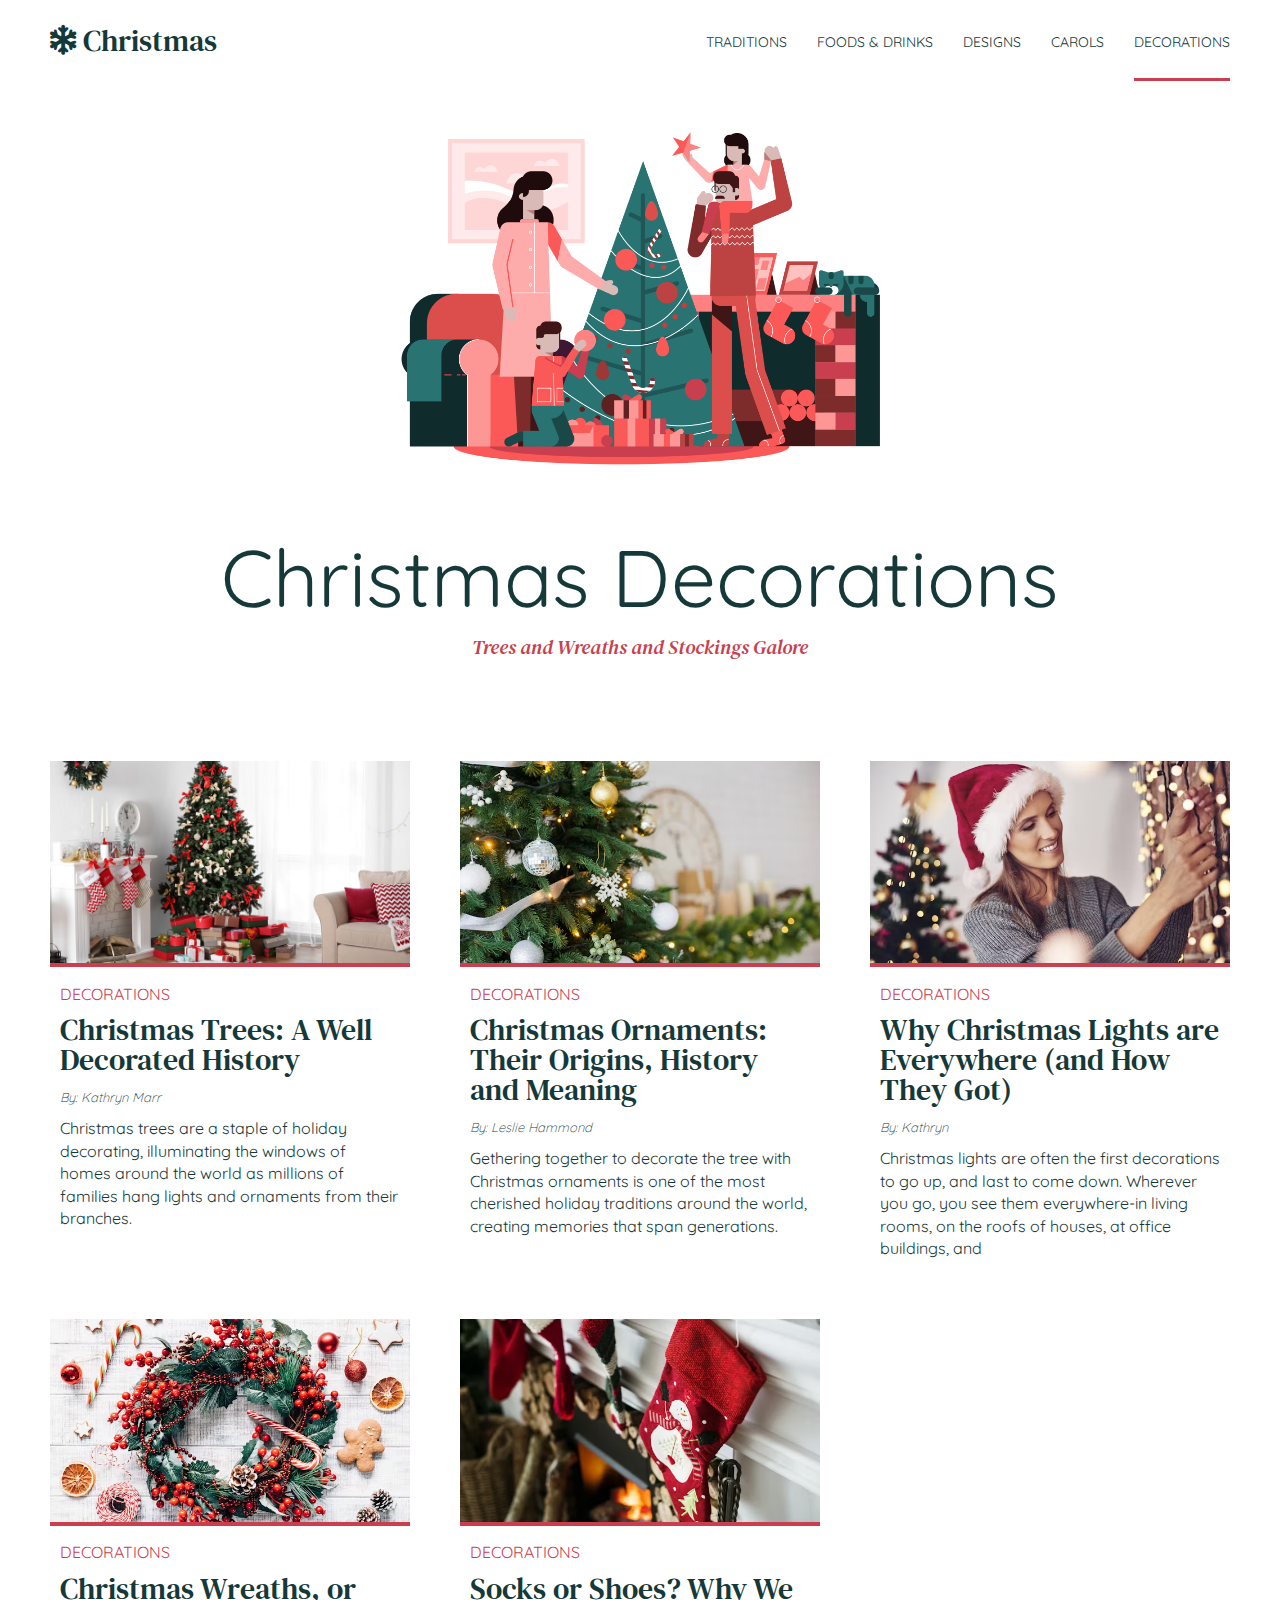
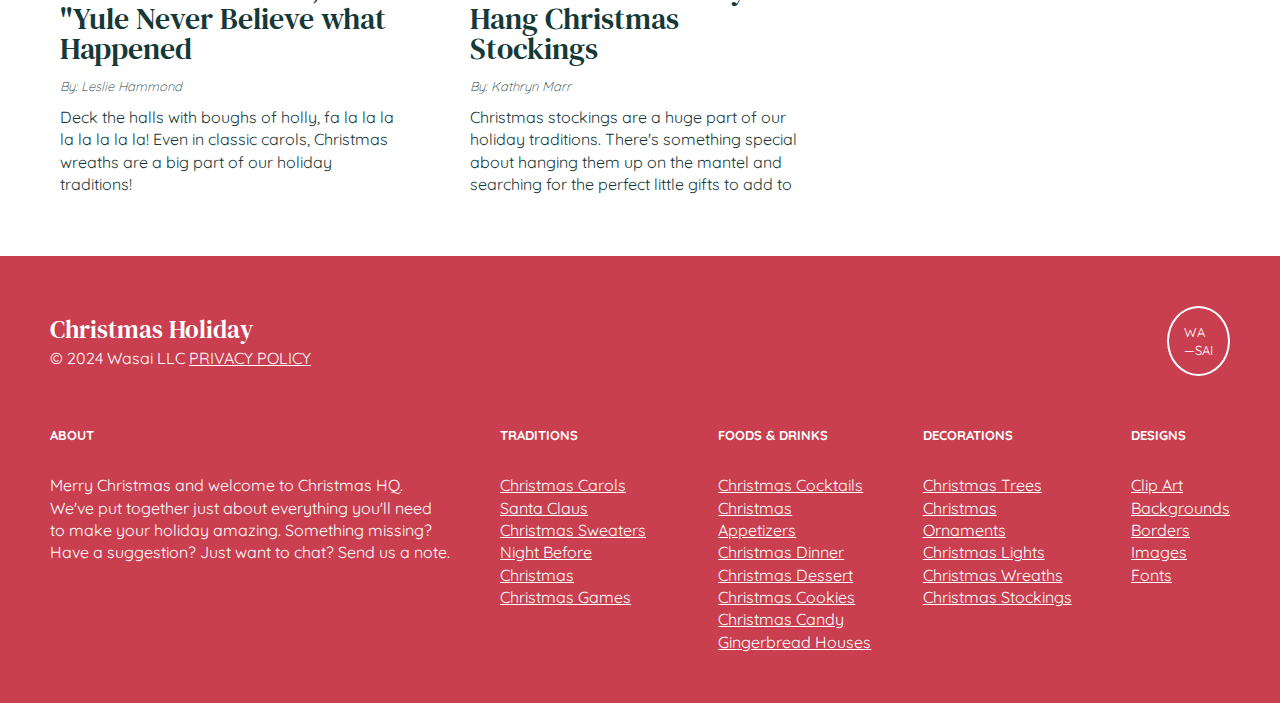
==== commit 7736f92c: "update" ====
--- a/decor.html
+++ b/decor.html
@@ -24,9 +24,9 @@
           <ul class="header__nav">
             <li><a href="./tradition.html">Traditions</a></li>
             <li><a href="./foods&drinks.html">Foods & Drinks</a></li>
-            <li><a href="./design.html" class="active">Designs</a></li>
+            <li><a href="./design.html">Designs</a></li>
             <li><a href="./carols.html">Carols</a></li>
-            <li><a href="./decor.html">Decorations</a></li>
+            <li><a href="./decor.html" class="active">Decorations</a></li>
           </ul>
           <div class="toggle__menu">
             <span></span>
--- a/style.css
+++ b/style.css
@@ -159,11 +159,11 @@
   height: 3px;
   background-color: var(--clr-secondary);
   left: 0;
-  bottom: -1rem;
+  bottom: -3rem;
   transition: all 0.3s ease;
 }
 .header__nav li a:hover::after,
-.header__nav li a:active::after {
+.header__nav li a.active::after {
   width: 100%;
 }
 
@@ -713,7 +713,7 @@
 .homeDecorations__right h4 {
   font-size: 1.7rem;
   font-family: var(--font-secondary);
-  margin-bottom: rem;
+  margin-bottom: 0.5rem;
   color: var(--clr-dark);
 }
 
@@ -811,6 +811,7 @@
   font-size: 8rem;
   color: var(--clr-primary);
   letter-spacing: -0.5rem;
+  margin-top: 5rem;
 }
 .designBanner h5 {
   color: var(--clr-secondary);
@@ -1123,6 +1124,9 @@
  gap: 5rem;
  margin-bottom: 5rem;
 }
+.cards img {
+  border-bottom: 4px solid var(--clr-secondary);
+}
 
 /* FOODS & DRINKS - MOBILE */
 @media screen and (max-width:520px) {
